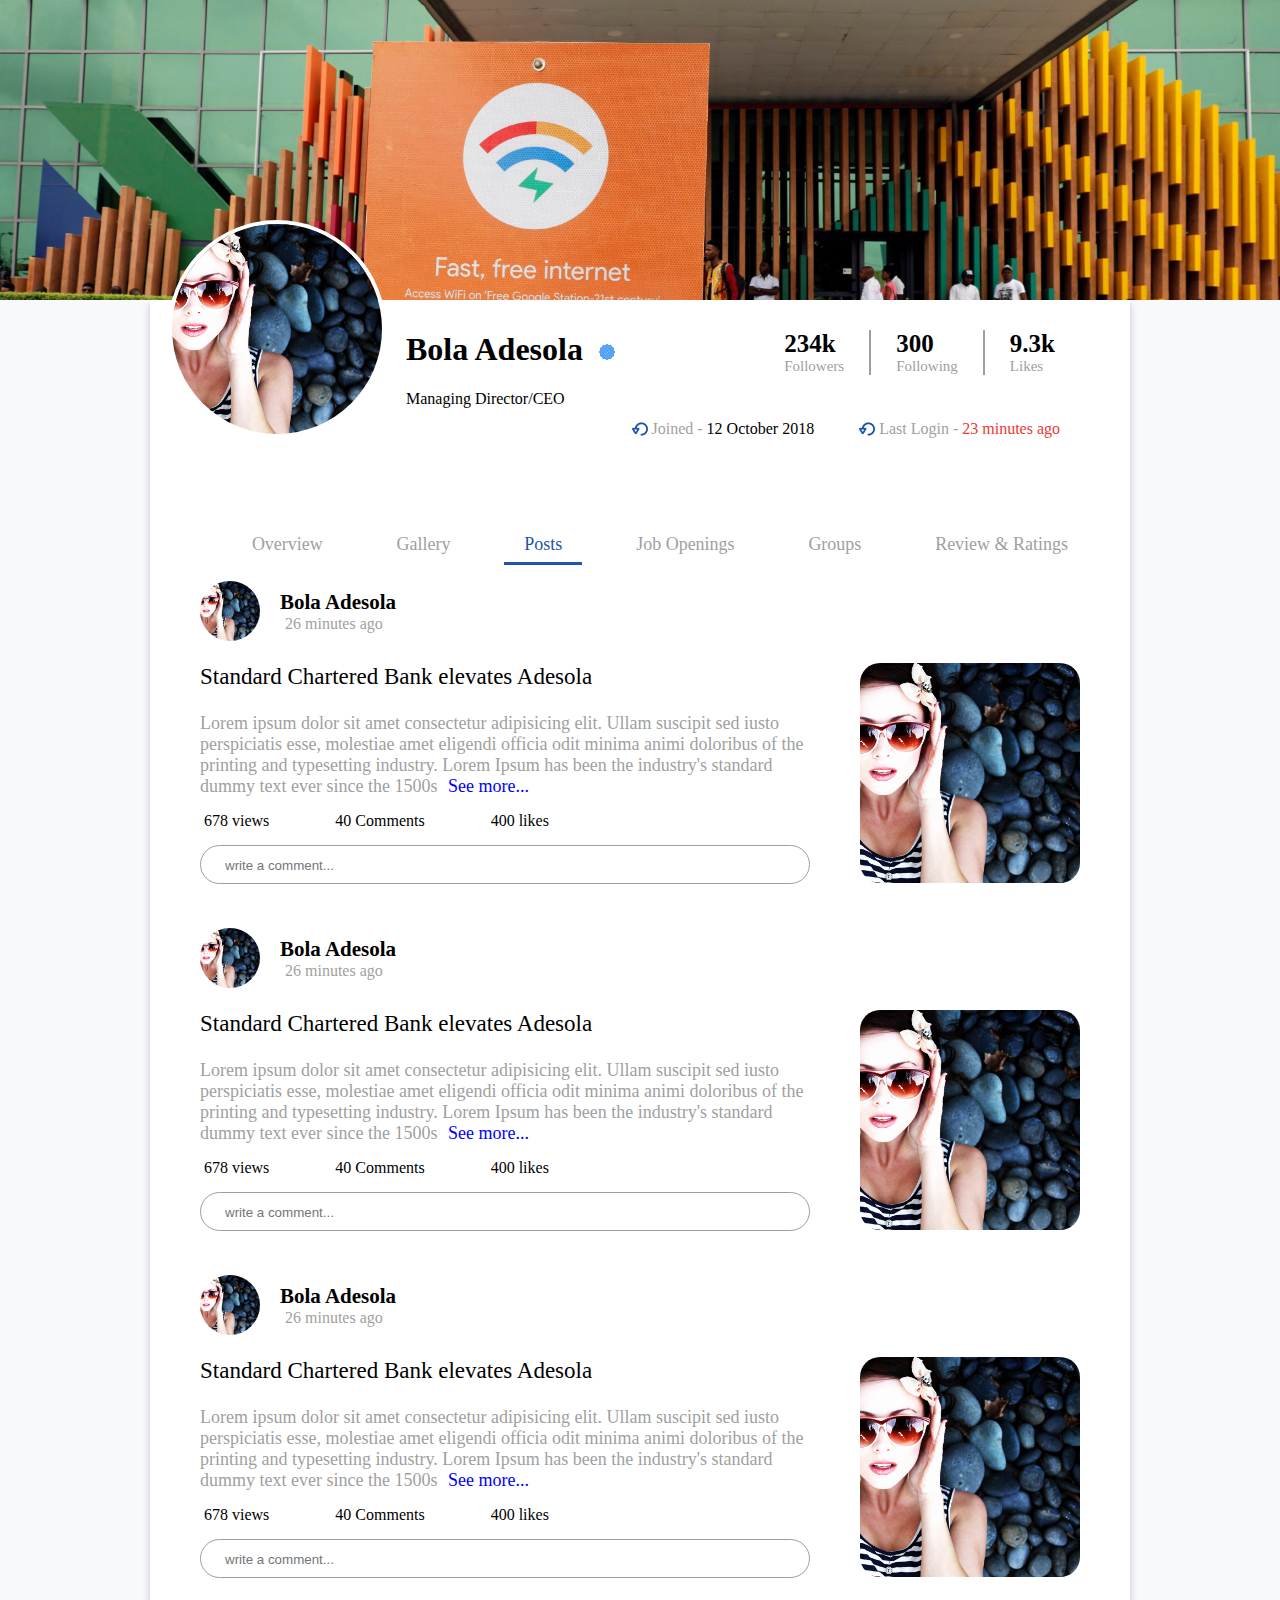
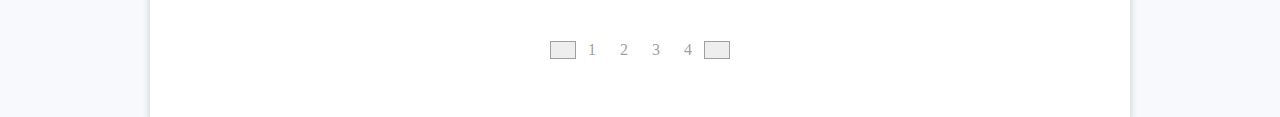
==== index.html @ 04f36766 "enabled gh-pages" ====
<!DOCTYPE html>
<html>
  <head>
    <meta charset="utf-8" />
    <meta http-equiv="X-UA-Compatible" content="IE=edge" />
    <title>Skill Connect</title>
    <meta name="viewport" content="width=device-width, initial-scale=1" />
    <link rel="stylesheet" type="text/css" media="screen" href="css/styles.css" />
    <link
      rel="stylesheet"
      href="https://use.fontawesome.com/releases/v5.8.2/css/all.css"
      integrity="sha384-oS3vJWv+0UjzBfQzYUhtDYW+Pj2yciDJxpsK1OYPAYjqT085Qq/1cq5FLXAZQ7Ay"
      crossorigin="anonymous"
    />
  </head>
  <body class="body">
    <!-- header -->
    <!-- cover session -->
    <div class="cover">
      <img src="assets/coverPhoto.png" class="coverPhoto" />
      <!-- <button class="followButton">Following</button> -->
    </div>
    <!-- card -->
    <div id="card">
      <div id="card-header">
        <div class="card-ppic">
          <img src="assets/girl.jpg" class="ppic" />
          <div class="card-label">
            <div>
              <h1>Bola Adesola &nbsp;</h1>
              <img src="assets/verified.png" class="icon-0" />
            </div>
            <span style="padding-top:0">Managing Director/CEO</span>
          </div>
        </div>
        <div class="followers">
          <div class="followerCount">
            <div class="count-1">
              <span id="countId">234k</span>
              <span id="countType">Followers</span>
            </div>
            <div class="count-2">
              <span id="countId">300</span>
              <span id="countType">Following</span>
            </div>
            <div class="count-3">
              <span id="countId">9.3k</span>
              <span id="countType">Likes</span>
            </div>
          </div>
          <div id="lastLoginContainer">
            <div>
              <img src="assets/lastSeen.png" />
              <span>&nbsp;Joined - <span style="color: #000;">12 October 2018</span></span>
            </div>
            <div>
              <img src="assets/lastSeen.png" />
              <span>&nbsp;Last Login - <span style="color:#ec3a33;">23 minutes ago</span></span>
            </div>
          </div>
        </div>
      </div>
      <!-- card-header end -->
      <div class="collapse navbar-collapse" id="main-nav">
        <ul class="navbar-nav mr-auto">
          <li class="nav-item">
            <a class="nav-link" href="#">Overview</a>
          </li>
          <li class="nav-item">
            <a class="nav-link" href="#">Gallery</a>
          </li>

          <li class="nav-item">
            <a
              class="nav-link"
              style="border-bottom: 3px solid #2055aa;
            color: #2055aa;"
              href="#"
              >Posts</a
            >
          </li>
          <li class="nav-item">
            <a class="nav-link" href="#">Job Openings</a>
          </li>
          <li class="nav-item">
            <a class="nav-link" href="#">Groups</a>
          </li>
          <li class="nav-item">
            <a class="nav-link" href="#">Review & Ratings</a>
          </li>
        </ul>
      </div>
      <!-- nav tab ends -->
      <!-- posts -->
      <div class="posts">
        <div class="post-header">
          <img alt="" src="assets/girl.jpg" class="post-avatar" />
          <div class="post-details">
            <span class="poster-name">Bola Adesola</span>
            <span class="post-time"
              ><i style="margin-right:5px" class="far fa-clock"></i>26 minutes ago</span
            >
          </div>
        </div>
        <div class="post">
          <div id="post">
            <p>Standard Chartered Bank elevates Adesola</p>
            <span class="post-headline">
              Lorem ipsum dolor sit amet consectetur adipisicing elit. Ullam suscipit sed iusto
              perspiciatis esse, molestiae amet eligendi officia odit minima animi doloribus of the
              printing and typesetting industry. Lorem Ipsum has been the industry's standard dummy
              text ever since the 1500s
              <a href="#" style="text-decoration: none;color:blue;padding-left: 6px">See more...</a>
            </span>
            <div class="reactions">
              <span class="reaction"><i class="fas fa-eye icon-1"></i> &nbsp;678 views</span>
              &nbsp;
              <span class="reaction"
                ><i class="far fa-comment-alt icon-2"></i> &nbsp;40 Comments</span
              >
              &nbsp;
              <span class="reaction"><i class="fas fa-heart icon-3"></i> &nbsp;400 likes</span>
            </div>
            <div class="comment">
              <i class="fas fa-camera icon-4"></i>
              <input placeholder="write a comment..." class="comment-bar" />
              <i class="far fa-smile icon-5"></i>
            </div>
          </div>
          <img src="assets/girl.jpg" class="featured-image" alt="" />
        </div>
      </div>
      <div class="posts">
        <div class="post-header">
          <img alt="" src="assets/girl.jpg" class="post-avatar" />
          <div class="post-details">
            <span class="poster-name">Bola Adesola</span>
            <span class="post-time"
              ><i style="margin-right:5px" class="far fa-clock"></i>26 minutes ago</span
            >
          </div>
        </div>
        <div class="post">
          <div id="post">
            <p>Standard Chartered Bank elevates Adesola</p>
            <span class="post-headline">
              Lorem ipsum dolor sit amet consectetur adipisicing elit. Ullam suscipit sed iusto
              perspiciatis esse, molestiae amet eligendi officia odit minima animi doloribus of the
              printing and typesetting industry. Lorem Ipsum has been the industry's standard dummy
              text ever since the 1500s
              <a href="#" style="text-decoration: none;color:blue;padding-left: 6px">See more...</a>
            </span>
            <div class="reactions">
              <span class="reaction"><i class="fas fa-eye icon-1"></i> &nbsp;678 views</span>
              &nbsp;
              <span class="reaction"
                ><i class="far fa-comment-alt icon-2"></i> &nbsp;40 Comments</span
              >
              &nbsp;
              <span class="reaction"><i class="fas fa-heart icon-3"></i> &nbsp;400 likes</span>
            </div>
            <div class="comment">
              <i class="fas fa-camera icon-4"></i>
              <input placeholder="write a comment..." class="comment-bar" />
              <i class="far fa-smile icon-5"></i>
            </div>
          </div>
          <img src="assets/girl.jpg" class="featured-image" alt="" />
        </div>
      </div>
      <div class="posts">
        <div class="post-header">
          <img alt="" src="assets/girl.jpg" class="post-avatar" />
          <div class="post-details">
            <span class="poster-name">Bola Adesola</span>
            <span class="post-time"
              ><i style="margin-right:5px" class="far fa-clock"></i>26 minutes ago</span
            >
          </div>
        </div>
        <div class="post">
          <div id="post">
            <p>Standard Chartered Bank elevates Adesola</p>
            <span class="post-headline">
              Lorem ipsum dolor sit amet consectetur adipisicing elit. Ullam suscipit sed iusto
              perspiciatis esse, molestiae amet eligendi officia odit minima animi doloribus of the
              printing and typesetting industry. Lorem Ipsum has been the industry's standard dummy
              text ever since the 1500s
              <a href="#" style="text-decoration: none;color:blue;padding-left: 6px">See more...</a>
            </span>
            <div class="reactions">
              <span class="reaction"><i class="fas fa-eye icon-1"></i> &nbsp;678 views</span>
              &nbsp;
              <span class="reaction"
                ><i class="far fa-comment-alt icon-2"></i> &nbsp;40 Comments</span
              >
              &nbsp;
              <span class="reaction"><i class="fas fa-heart icon-3"></i> &nbsp;400 likes</span>
            </div>
            <div class="comment">
              <i class="fas fa-camera icon-4"></i>
              <input placeholder="write a comment..." class="comment-bar" />
              <i class="far fa-smile icon-5"></i>
            </div>
          </div>
          <img src="assets/girl.jpg" class="featured-image" alt="" />
        </div>
      </div>
      <div class="pagination">
        <a><i class="fa fa-chevron-left"></i></a>
        <span>1</span>
        <span>2</span>
        <span>3</span>
        <span>4</span>
        <a><i class="fa fa-chevron-right"></i></a>
      </div>
      <!-- end of posts -->
    </div>
    <!-- card end -->
  </body>
</html>
---- css/styles.css ----
.body {
  margin: 0;
  font-family: 'Product Sans';
  background-color: #f7f9fc;
}
.cover {
  display: flex;
  flex-direction: column;
}
.coverPhoto {
  height: 300px;
  width: 100%;
  object-fit: cover;
}

#card {
  box-shadow: 0 4px 8px 0 rgba(0, 0, 0, 0.2);
  transition: 0.3s;
  margin: 0 150px;
  background-color: #fff;
  padding-bottom: 50px;
}
/* #card:hover {
  box-shadow: 0 8px 16px 0 rgba(0, 0, 0, 0.2);
} */
#card-header {
  display: flex;
  flex-direction: row;
  justify-content: space-between;
}
.card-ppic {
  display: flex;
  flex-direction: row;
  margin-left: 18px;
}
.card-label {
  margin-left: 20px;
  margin-top: 10px;
}
.card-label h1 {
  font-weight: bolder;
}
.card-label div {
  display: flex;
  justify-content: center;
  align-items: center;
  flex-direction: row;
}
.icon-0 {
  padding-top: 4px;
}
.ppic {
  border-radius: 50%;
  position: relative;
  border: 4px solid #fff;
  top: -80px;
  height: 210px;
  width: 210px;
  object-fit: cover;
}
.followers {
  margin-right: 25px;
}
.followerCount {
  display: flex;
  flex-direction: row;
  justify-content: flex-end;
  margin-right: 25px;
  margin-top: 30px;
}
.count-1,
.count-2,
.count-3 {
  display: flex;
  flex-direction: column;
  margin-right: 25px;
}
.count-1,
.count-2 {
  margin-right: 25px;
  border-right: 2px solid #9f9f9f;
  padding-right: 25px;
}
#countType {
  color: #9f9f9f;
  font-size: 15px;
}

#countId {
  font-weight: bolder;
  font-size: 25px;
}
#lastLoginContainer {
  position: relative;
  top: 45px;
  right: 45px;
  display: flex;
  flex-direction: row;
}
#lastLoginContainer div {
  margin-left: 45px;
  color: #9f9f9f;
  display: flex;
  align-items: center;
  flex-direction: row;
}
#main-nav {
  margin: 0 25px;
}
.navbar-nav {
  display: flex;
  justify-content: space-around;
  flex-direction: row;
}
.nav-item {
  list-style: none;
}
.nav-item a {
  text-decoration: none;
  color: #9f9f9f;
  padding: 0 20px;
  padding-bottom: 8px;
  font-size: 18px;
}
#main-nav li a:hover {
  border-bottom: 4px solid #2055aa;
  color: #2055aa;
  border-radius: 2px;
}
.posts {
  margin: 4px 50px;
  padding-top: 10px;
  padding-bottom: 30px;
}
.post-header {
  display: flex;
  flex-direction: row;
  justify-content: flex-start;
  align-items: center;
}
.post-avatar {
  height: 60px;
  width: 60px;
  border-radius: 50%;
}
.post-details {
  display: flex;
  flex-direction: column;
  margin-left: 20px;
}
.poster-name {
  font-size: 21px;
  font-weight: bolder;
  color: #000;
}
.post-time {
  color: #9f9f9f;
}
.post {
  display: flex;
  flex-direction: row;
  justify-content: space-between;
  align-items: center;
}
#post {
  flex: 1;
}
#post p {
  font-size: 23px;
  color: #000;
}
.post-headline {
  color: #9f9f9f;
  font-size: 18px;
}
.reactions {
  margin-top: 15px;
}
.reaction {
  margin-right: 50px;
}
.icon-1,
.icon-2 {
  color: #085308;
}
.icon-3 {
  color: #f05228;
}
.featured-image {
  border-radius: 20px;
  height: 220px;
  margin-top: 20px;
  margin-left: 50px;
}
.comment {
  margin-top: 15px;
  border: 1px solid #9f9f9f;
  border-radius: 20px;
  padding: 8px;
}
.icon-4 {
  margin-left: 10px;
  font-size: 18px;
}
.icon-5 {
  float: right;
  margin-right: 10px;
  color: #9f9f9f;
  font-size: 21px;
}
.comment-bar {
  border: none;
  margin-left: 4px;
  width: 80%;
}
.comment:focus-within {
  border: 1.6px solid #1e81ce;
}
.pagination {
  margin-top: 25px;
  display: flex;
  flex-direction: row;
  justify-content: center;
  align-items: center;
}
.pagination a,
.pagination span {
  padding: 8px 12px;
  box-sizing: border-box;
  color: #9f9f9f;
  border: 1px solid #9f9f9f;
  background-color: #eee;
}
.pagination a:hover {
  background-color: #236df8;
  color: #fff;
  border: none;
}
.pagination span {
  border: none;
  background-color: transparent;
}
.pagination span:hover {
  background-color: #236df8;
  color: #fff;
}
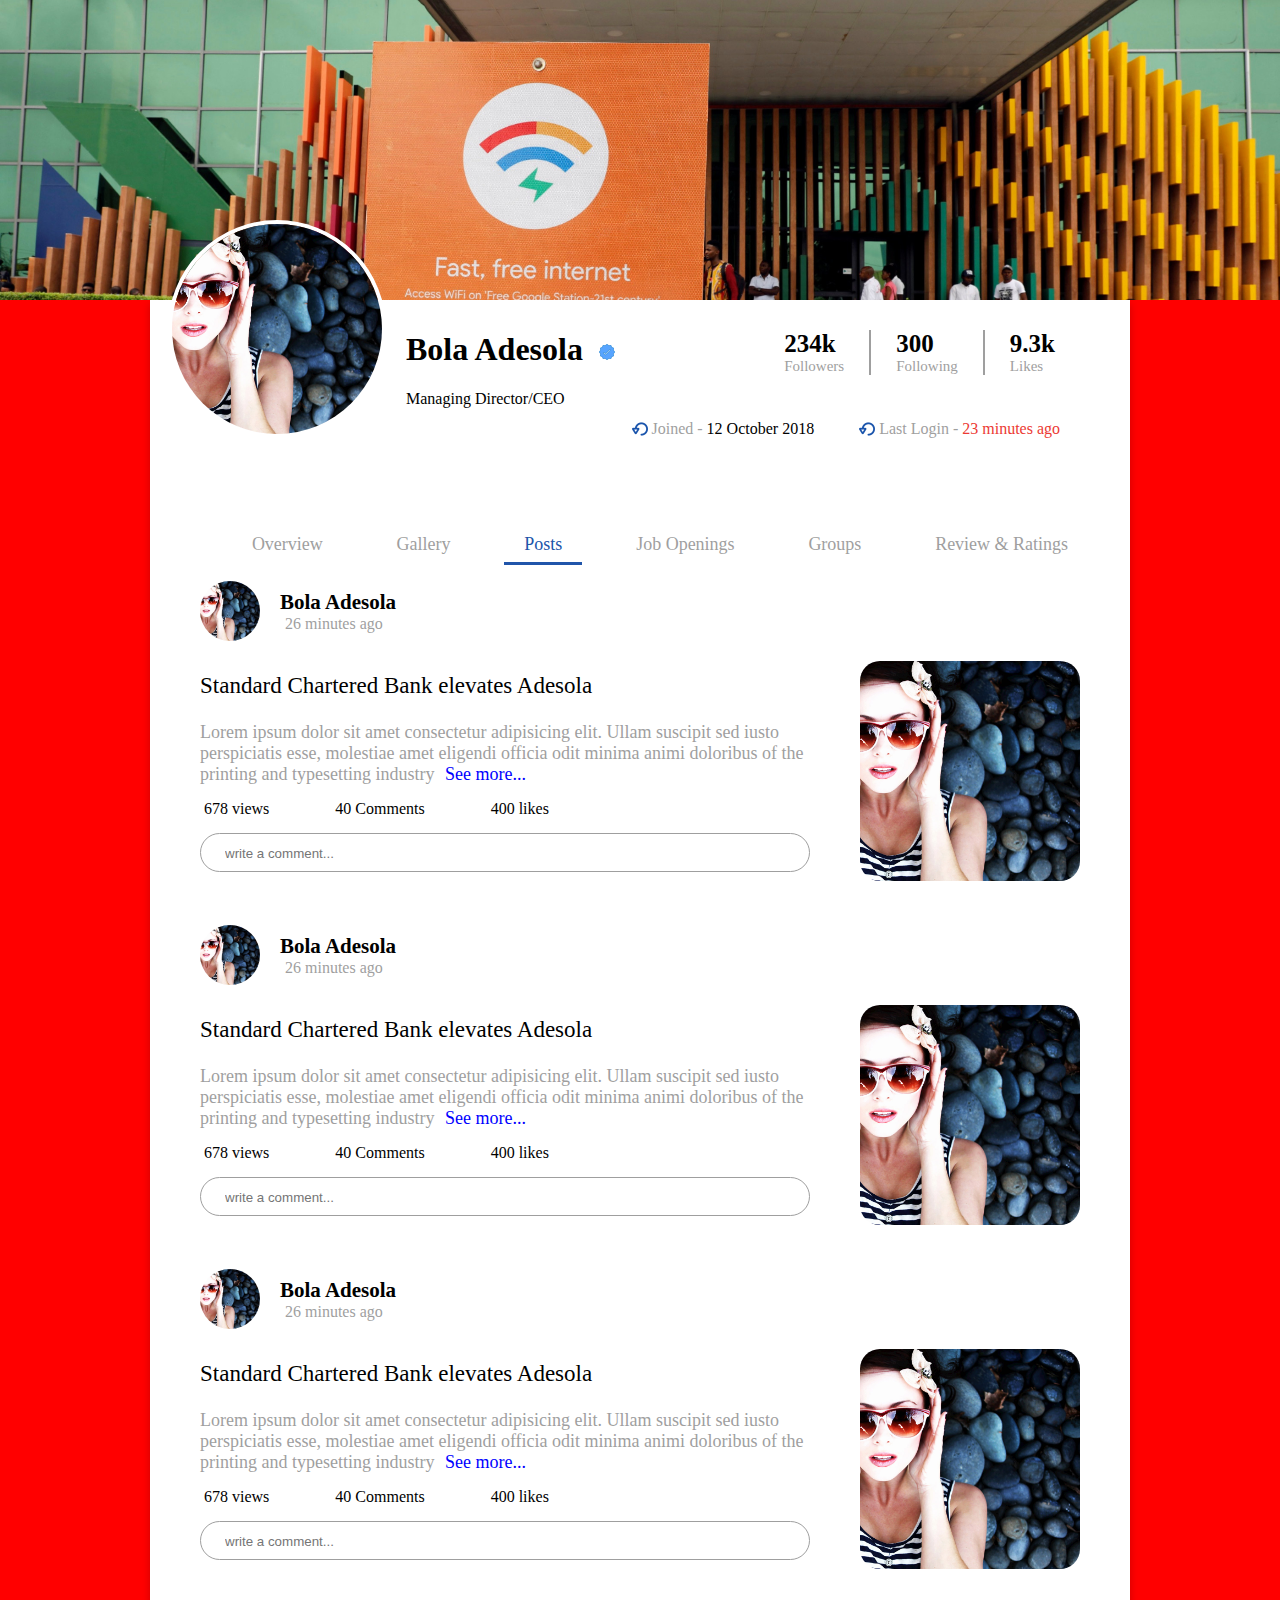
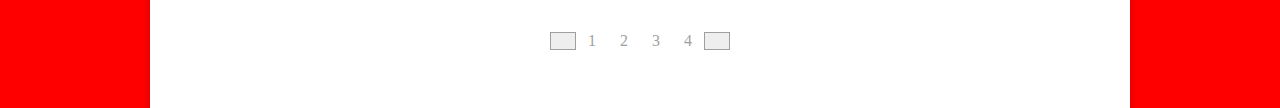
==== commit ae296a29: "#Fixed responsiveness" ====
--- a/index.html
+++ b/index.html
@@ -30,7 +30,7 @@
               <h1>Bola Adesola &nbsp;</h1>
               <img src="assets/verified.png" class="icon-0" />
             </div>
-            <span style="padding-top:0">Managing Director/CEO</span>
+            <span>Managing Director/CEO</span>
           </div>
         </div>
         <div class="followers">
@@ -108,8 +108,7 @@
             <span class="post-headline">
               Lorem ipsum dolor sit amet consectetur adipisicing elit. Ullam suscipit sed iusto
               perspiciatis esse, molestiae amet eligendi officia odit minima animi doloribus of the
-              printing and typesetting industry. Lorem Ipsum has been the industry's standard dummy
-              text ever since the 1500s
+              printing and typesetting industry
               <a href="#" style="text-decoration: none;color:blue;padding-left: 6px">See more...</a>
             </span>
             <div class="reactions">
@@ -146,8 +145,7 @@
             <span class="post-headline">
               Lorem ipsum dolor sit amet consectetur adipisicing elit. Ullam suscipit sed iusto
               perspiciatis esse, molestiae amet eligendi officia odit minima animi doloribus of the
-              printing and typesetting industry. Lorem Ipsum has been the industry's standard dummy
-              text ever since the 1500s
+              printing and typesetting industry
               <a href="#" style="text-decoration: none;color:blue;padding-left: 6px">See more...</a>
             </span>
             <div class="reactions">
@@ -184,8 +182,7 @@
             <span class="post-headline">
               Lorem ipsum dolor sit amet consectetur adipisicing elit. Ullam suscipit sed iusto
               perspiciatis esse, molestiae amet eligendi officia odit minima animi doloribus of the
-              printing and typesetting industry. Lorem Ipsum has been the industry's standard dummy
-              text ever since the 1500s
+              printing and typesetting industry
               <a href="#" style="text-decoration: none;color:blue;padding-left: 6px">See more...</a>
             </span>
             <div class="reactions">
--- a/css/styles.css
+++ b/css/styles.css
@@ -244,3 +244,200 @@
   background-color: #236df8;
   color: #fff;
 }
+
+/* media querries */
+@media (max-width: 768px) {
+  .cover {
+    display: flex;
+    flex-direction: column;
+  }
+  .coverPhoto {
+    height: 200px;
+    width: 100%;
+    object-fit: cover;
+  }
+
+  #card {
+    transition: 0.3s;
+    margin: 0 15px;
+    background-color: #fff;
+    padding-bottom: 50px;
+  }
+
+  #card-header {
+    display: flex;
+    flex-direction: column;
+  }
+  .card-ppic {
+    display: flex;
+    flex-direction: row;
+    margin-left: 18px;
+  }
+  .card-label {
+    margin-left: 2%;
+    margin-top: 0;
+  }
+  .card-label h1 {
+    font-weight: bolder;
+    font-size: 23px;
+  }
+  .card-label div {
+    display: flex;
+    justify-content: flex-start;
+    align-items: center;
+    flex-direction: row;
+  }
+  .card-label span {
+    font-size: 14px;
+  }
+  .icon-0 {
+    padding-top: 4px;
+  }
+  .ppic {
+    border-radius: 50%;
+    position: relative;
+    border: 4px solid #fff;
+    top: -40px;
+    height: 100%;
+    width: 30%;
+    object-fit: cover;
+  }
+  .followers {
+    margin: 0 4px;
+  }
+  .followerCount {
+    margin: 0;
+    justify-content: center;
+    align-items: center;
+  }
+  .count-1,
+  .count-2,
+  .count-3 {
+    display: flex;
+    flex-direction: column;
+    margin-right: 0px;
+  }
+  .count-1,
+  .count-2 {
+    margin-right: 25px;
+    border-right: 2px solid #9f9f9f;
+    padding-right: 25px;
+  }
+  #countType {
+    color: #9f9f9f;
+    font-size: 14px;
+  }
+
+  #countId {
+    font-weight: bolder;
+    font-size: 23px;
+  }
+  #lastLoginContainer {
+    position: relative;
+    top: 10px;
+    right: 30px;
+    display: flex;
+    flex-direction: column;
+    justify-content: flex-start;
+    font-size: 14px;
+  }
+  #lastLoginContainer div {
+    margin-bottom: 4px;
+  }
+  #main-nav {
+    margin-top: 25px;
+    overflow-x: scroll;
+    display: none;
+  }
+  .navbar-nav {
+    display: flex;
+    justify-content: space-around;
+    flex-direction: row;
+  }
+  .nav-item a {
+    text-decoration: none;
+    color: #9f9f9f;
+    padding: 0 20px;
+    padding-bottom: 0px;
+    font-size: 14px;
+  }
+  #main-nav li a:active {
+    border-bottom: 0;
+    color: #2055aa;
+  }
+  .posts {
+    margin: 12px;
+    padding-top: 10px;
+    padding-bottom: 30px;
+  }
+  .post-header {
+    display: flex;
+    flex-direction: row;
+    justify-content: flex-start;
+    align-items: center;
+  }
+  .post-avatar {
+    height: 40px;
+    width: 40px;
+    border-radius: 50%;
+  }
+  .post-details {
+    display: flex;
+    flex-direction: column;
+    margin-left: 2%;
+  }
+  .poster-name {
+    font-size: 16px;
+    font-weight: bolder;
+    color: #000;
+  }
+  .post-time {
+    color: #9f9f9f;
+    font-size: 14px;
+  }
+  .post {
+    flex-direction: column-reverse;
+  }
+  #post {
+    flex: 1;
+  }
+  #post p {
+    font-size: 17px;
+    color: #000;
+  }
+  .post-headline {
+    color: #9f9f9f;
+    font-size: 15px;
+  }
+  .reactions {
+    margin-top: 4px;
+  }
+  .reaction {
+    margin-right: 4px;
+    font-size: 14px;
+  }
+
+  .featured-image {
+    border-radius: 2px;
+    height: 180px;
+    width: 100%;
+    object-fit: cover;
+    margin: 10px;
+  }
+  .comment {
+    border-radius: 20px;
+    padding: 4px;
+  }
+}
+
+@media (min-width: 500px) {
+  .body {
+    background-color: green;
+  }
+}
+
+@media (min-width: 966px) {
+  .body {
+    background-color: red;
+  }
+}
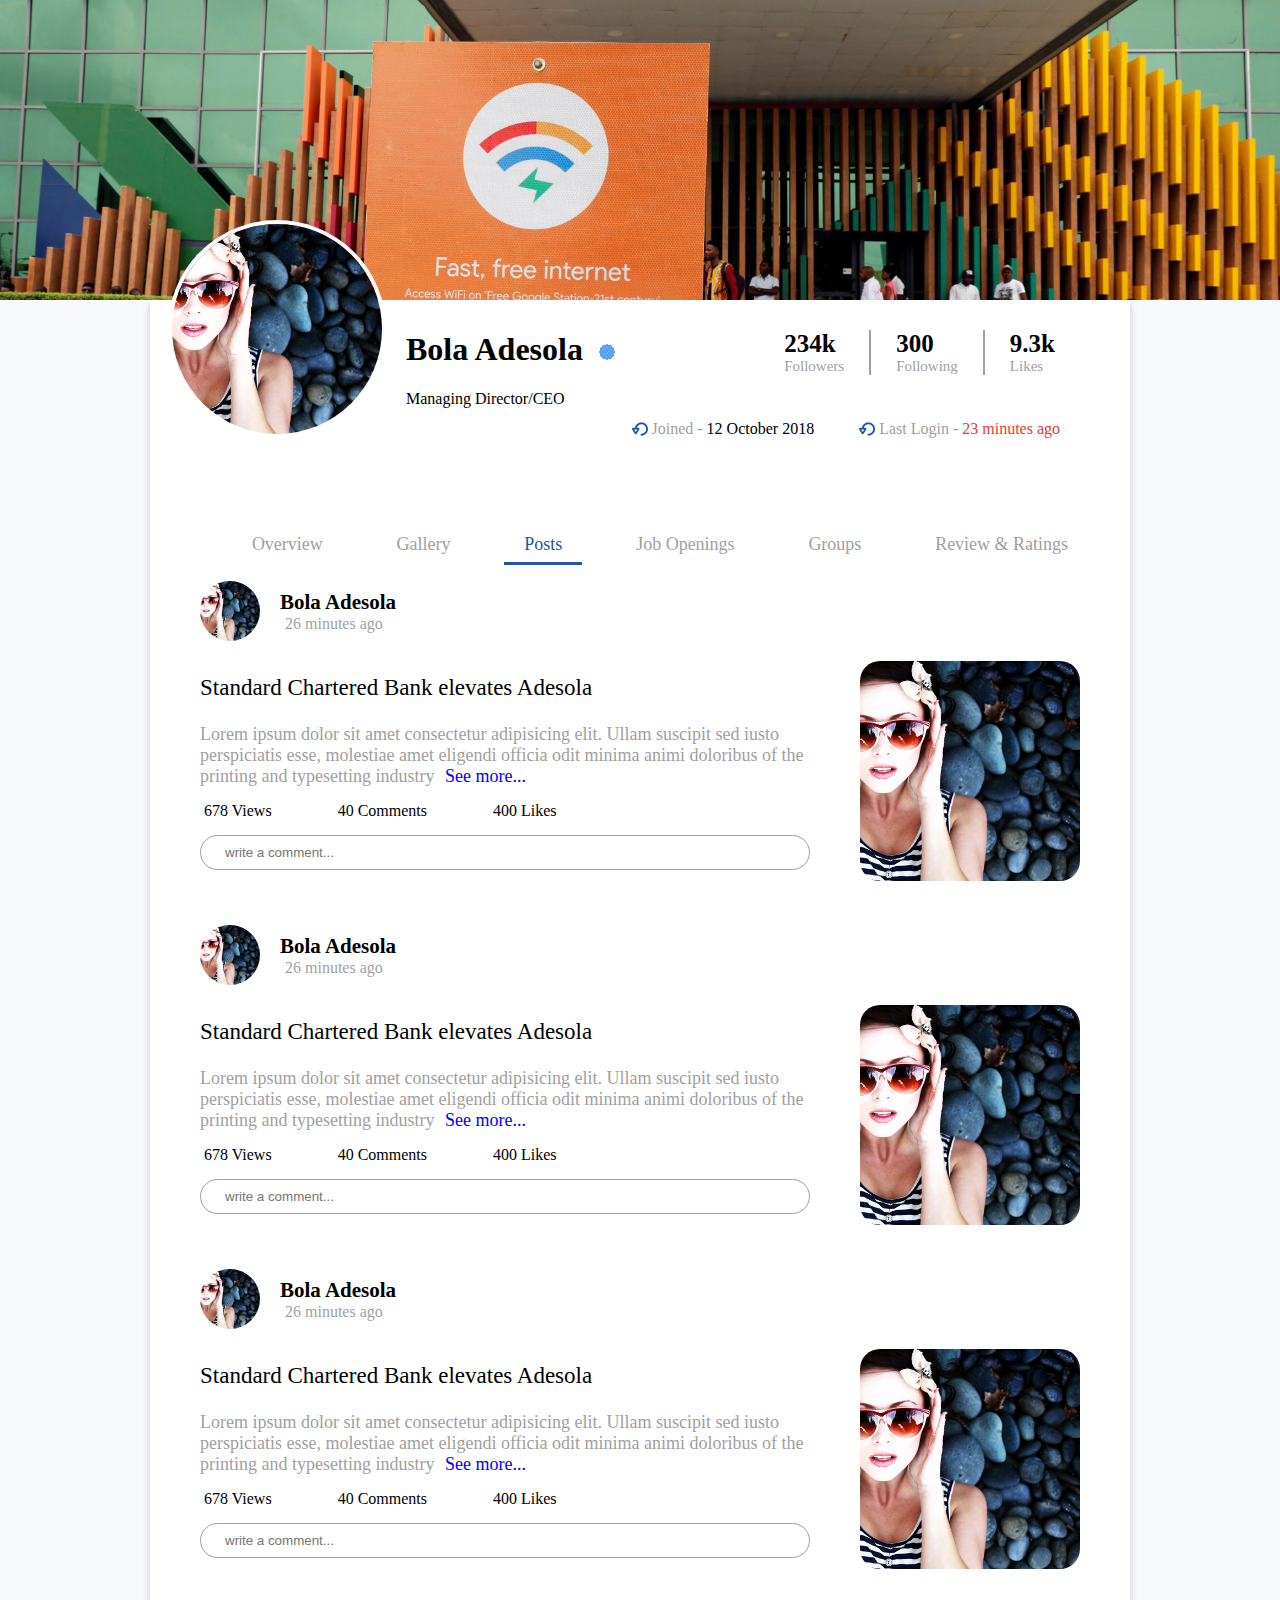
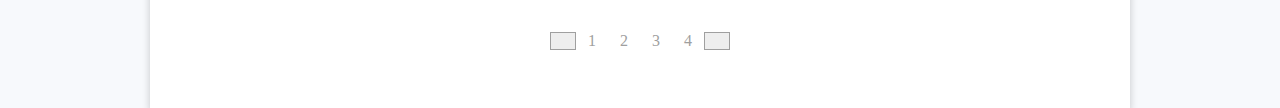
==== commit 2b32b398: "#Fixed responsiveness" ====
--- a/index.html
+++ b/index.html
@@ -112,13 +112,17 @@
               <a href="#" style="text-decoration: none;color:blue;padding-left: 6px">See more...</a>
             </span>
             <div class="reactions">
-              <span class="reaction"><i class="fas fa-eye icon-1"></i> &nbsp;678 views</span>
-              &nbsp;
-              <span class="reaction"
-                ><i class="far fa-comment-alt icon-2"></i> &nbsp;40 Comments</span
-              >
-              &nbsp;
-              <span class="reaction"><i class="fas fa-heart icon-3"></i> &nbsp;400 likes</span>
+              <span class="reaction"
+                ><i class="fas fa-eye icon-1"></i> &nbsp;678 <span>Views</span></span
+              >
+              &nbsp;
+              <span class="reaction"
+                ><i class="far fa-comment-alt icon-2"></i> &nbsp;40 <span>Comments</span></span
+              >
+              &nbsp;
+              <span class="reaction"
+                ><i class="fas fa-heart icon-3"></i> &nbsp;400 <span>Likes</span></span
+              >
             </div>
             <div class="comment">
               <i class="fas fa-camera icon-4"></i>
@@ -149,13 +153,17 @@
               <a href="#" style="text-decoration: none;color:blue;padding-left: 6px">See more...</a>
             </span>
             <div class="reactions">
-              <span class="reaction"><i class="fas fa-eye icon-1"></i> &nbsp;678 views</span>
-              &nbsp;
-              <span class="reaction"
-                ><i class="far fa-comment-alt icon-2"></i> &nbsp;40 Comments</span
-              >
-              &nbsp;
-              <span class="reaction"><i class="fas fa-heart icon-3"></i> &nbsp;400 likes</span>
+              <span class="reaction"
+                ><i class="fas fa-eye icon-1"></i> &nbsp;678 <span>Views</span></span
+              >
+              &nbsp;
+              <span class="reaction"
+                ><i class="far fa-comment-alt icon-2"></i> &nbsp;40 <span>Comments</span></span
+              >
+              &nbsp;
+              <span class="reaction"
+                ><i class="fas fa-heart icon-3"></i> &nbsp;400 <span>Likes</span></span
+              >
             </div>
             <div class="comment">
               <i class="fas fa-camera icon-4"></i>
@@ -186,18 +194,23 @@
               <a href="#" style="text-decoration: none;color:blue;padding-left: 6px">See more...</a>
             </span>
             <div class="reactions">
-              <span class="reaction"><i class="fas fa-eye icon-1"></i> &nbsp;678 views</span>
-              &nbsp;
-              <span class="reaction"
-                ><i class="far fa-comment-alt icon-2"></i> &nbsp;40 Comments</span
-              >
-              &nbsp;
-              <span class="reaction"><i class="fas fa-heart icon-3"></i> &nbsp;400 likes</span>
+              <span class="reaction"
+                ><i class="fas fa-eye icon-1"></i> &nbsp;678 <span>Views</span></span
+              >
+              &nbsp;
+              <span class="reaction"
+                ><i class="far fa-comment-alt icon-2"></i> &nbsp;40 <span>Comments</span></span
+              >
+              &nbsp;
+              <span class="reaction"
+                ><i class="fas fa-heart icon-3"></i> &nbsp;400 <span>Likes</span></span
+              >
             </div>
             <div class="comment">
               <i class="fas fa-camera icon-4"></i>
               <input placeholder="write a comment..." class="comment-bar" />
               <i class="far fa-smile icon-5"></i>
+              <!-- <img src="assets/lastSeen.png" class="icon-5" /> -->
             </div>
           </div>
           <img src="assets/girl.jpg" class="featured-image" alt="" />
--- a/css/styles.css
+++ b/css/styles.css
@@ -179,6 +179,7 @@
 .reaction {
   margin-right: 50px;
 }
+
 .icon-1,
 .icon-2 {
   color: #085308;
@@ -197,21 +198,21 @@
   border: 1px solid #9f9f9f;
   border-radius: 20px;
   padding: 8px;
+  display: flex;
 }
 .icon-4 {
   margin-left: 10px;
   font-size: 18px;
 }
 .icon-5 {
-  float: right;
   margin-right: 10px;
   color: #9f9f9f;
   font-size: 21px;
 }
 .comment-bar {
   border: none;
+  flex: 1;
   margin-left: 4px;
-  width: 80%;
 }
 .comment:focus-within {
   border: 1.6px solid #1e81ce;
@@ -245,7 +246,7 @@
   color: #fff;
 }
 
-/* media querries */
+/* media querries                           */
 @media (max-width: 768px) {
   .cover {
     display: flex;
@@ -319,18 +320,18 @@
   }
   .count-1,
   .count-2 {
-    margin-right: 25px;
+    margin-right: 15px;
     border-right: 2px solid #9f9f9f;
-    padding-right: 25px;
+    padding-right: 15px;
   }
   #countType {
     color: #9f9f9f;
-    font-size: 14px;
+    font-size: 13px;
   }
 
   #countId {
     font-weight: bolder;
-    font-size: 23px;
+    font-size: 22px;
   }
   #lastLoginContainer {
     position: relative;
@@ -411,12 +412,17 @@
   }
   .reactions {
     margin-top: 4px;
+    display: flex;
+    flex-direction: row;
+    justify-content: space-around;
   }
   .reaction {
     margin-right: 4px;
     font-size: 14px;
   }
-
+  .reaction span {
+    display: none;
+  }
   .featured-image {
     border-radius: 2px;
     height: 180px;
@@ -428,16 +434,17 @@
     border-radius: 20px;
     padding: 4px;
   }
+  .comment-bar {
+    outline: none;
+  }
 }
 
 @media (min-width: 500px) {
   .body {
-    background-color: green;
   }
 }
 
 @media (min-width: 966px) {
   .body {
-    background-color: red;
-  }
-}
+  }
+}
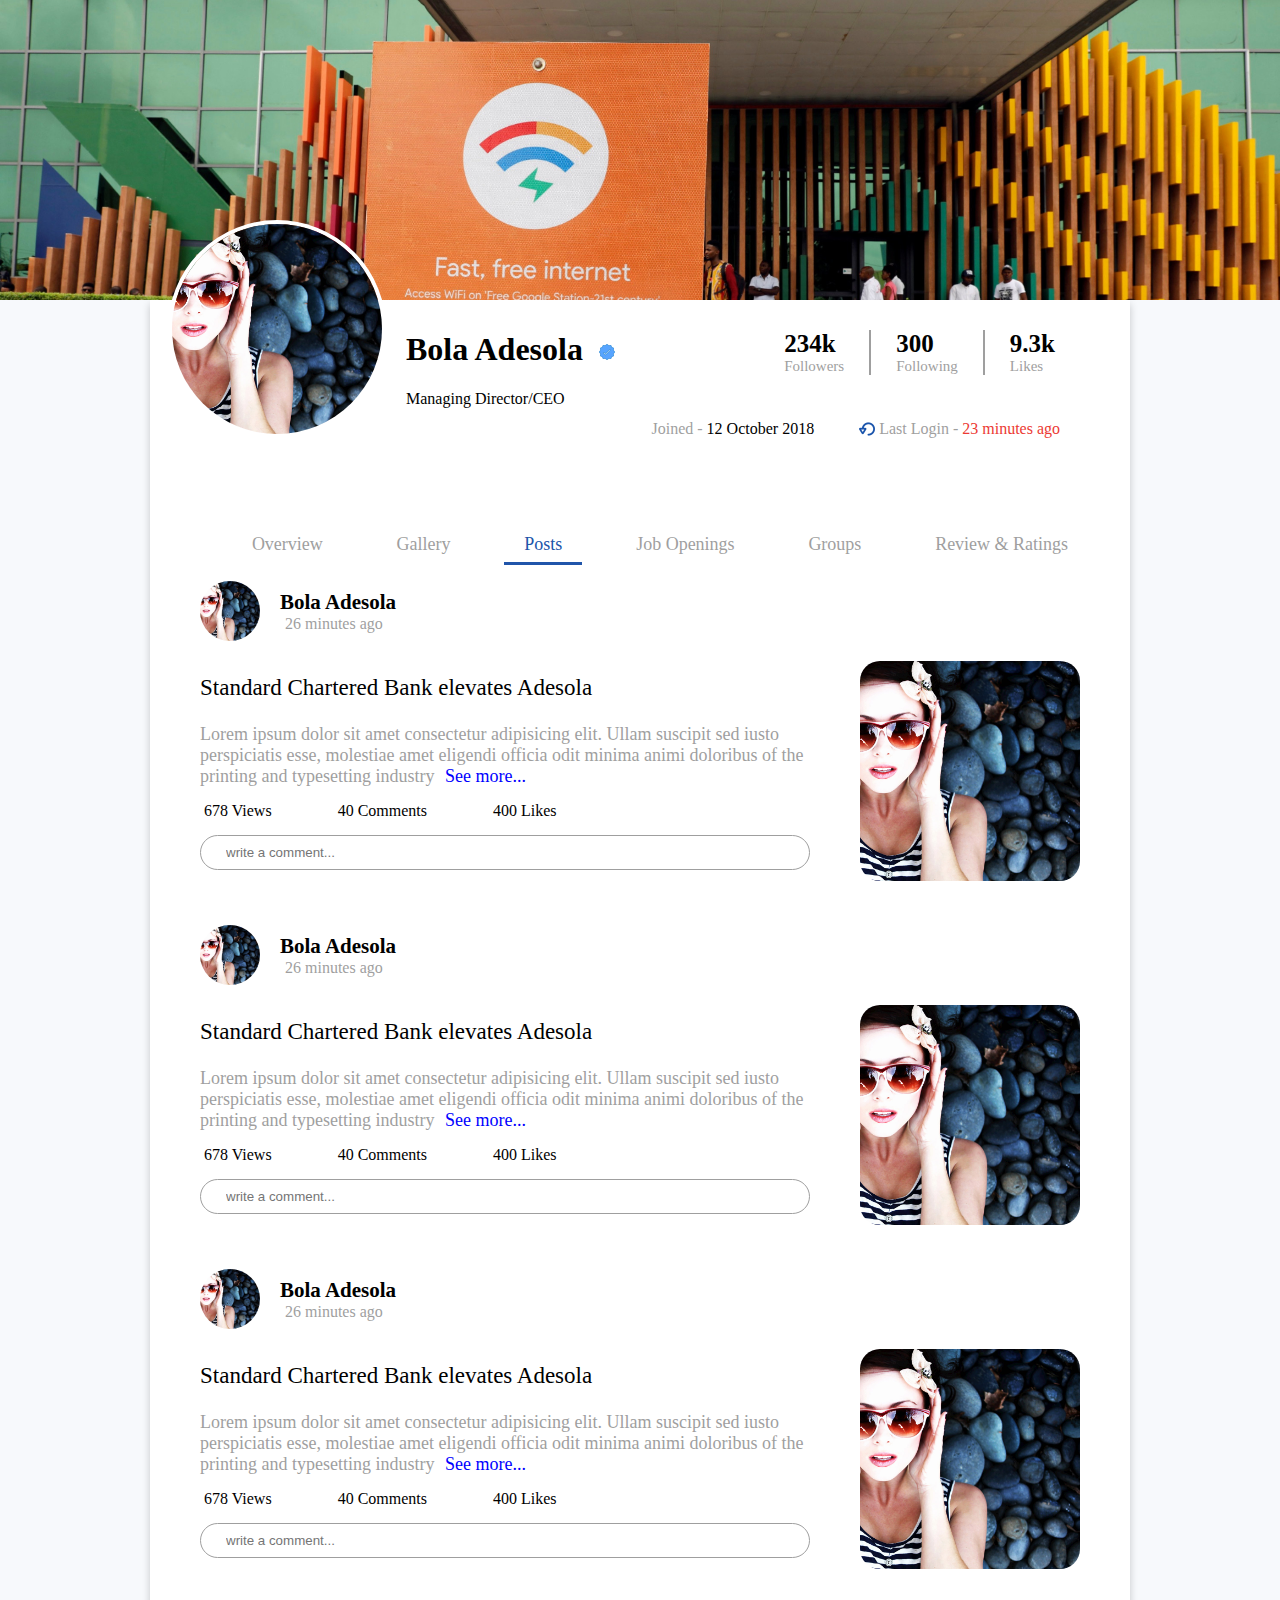
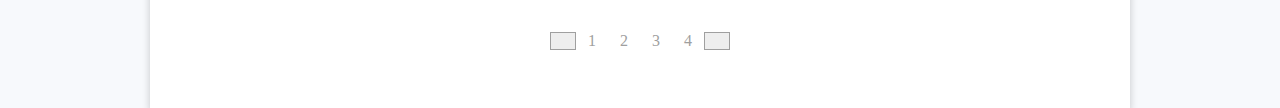
==== commit 6cd22c0d: "#Fixed responsiveness" ====
--- a/index.html
+++ b/index.html
@@ -50,8 +50,9 @@
           </div>
           <div id="lastLoginContainer">
             <div>
-              <img src="assets/lastSeen.png" />
-              <span>&nbsp;Joined - <span style="color: #000;">12 October 2018</span></span>
+              <!-- <img src="assets/lastSeen.png" /> -->
+              <i class="fa fa-calendar-alt icon-00"></i>
+              <span>&nbsp;&nbsp;Joined - <span style="color: #000;">12 October 2018</span></span>
             </div>
             <div>
               <img src="assets/lastSeen.png" />
--- a/css/styles.css
+++ b/css/styles.css
@@ -179,7 +179,9 @@
 .reaction {
   margin-right: 50px;
 }
-
+.icon-00 {
+  color: #2055aa;
+}
 .icon-1,
 .icon-2 {
   color: #085308;
@@ -212,7 +214,7 @@
 .comment-bar {
   border: none;
   flex: 1;
-  margin-left: 4px;
+  margin: auto 5px;
 }
 .comment:focus-within {
   border: 1.6px solid #1e81ce;
@@ -439,12 +441,64 @@
   }
 }
 
-@media (min-width: 500px) {
-  .body {
-  }
-}
-
-@media (min-width: 966px) {
-  .body {
-  }
-}
+@media screen and (min-width: 768px) and (max-width: 1200px) {
+  #card {
+    box-shadow: 0 4px 8px 0 rgba(0, 0, 0, 0.2);
+    transition: 0.3s;
+    margin: 0 15px;
+    background-color: #fff;
+    padding-bottom: 50px;
+  }
+  .nav-item a {
+    padding: 0 10px;
+    font-size: 16px;
+  }
+
+  .followers {
+    margin-right: 15px;
+  }
+  .followerCount {
+    display: flex;
+    flex-direction: row;
+    justify-content: flex-end;
+    margin-right: 25px;
+    margin-top: 30px;
+  }
+  .count-1,
+  .count-2,
+  .count-3 {
+    margin-right: 15px;
+  }
+  .count-1,
+  .count-2 {
+    margin-right: 15px;
+    padding-right: 15px;
+  }
+  #countType {
+    font-size: 14px;
+  }
+  .card-label {
+    margin-left: 2%;
+    margin-top: 0px;
+  }
+  .card-label h1 {
+    font-size: 20px;
+  }
+  #countId {
+    font-size: 20px;
+  }
+  #lastLoginContainer {
+    top: 45px;
+    right: 5px;
+  }
+  #lastLoginContainer div {
+    margin-right: 5px;
+    color: #9f9f9f;
+    display: flex;
+    align-items: center;
+    flex-direction: row;
+  }
+  #lastLoginContainer div span {
+    font-size: 15px;
+  }
+}
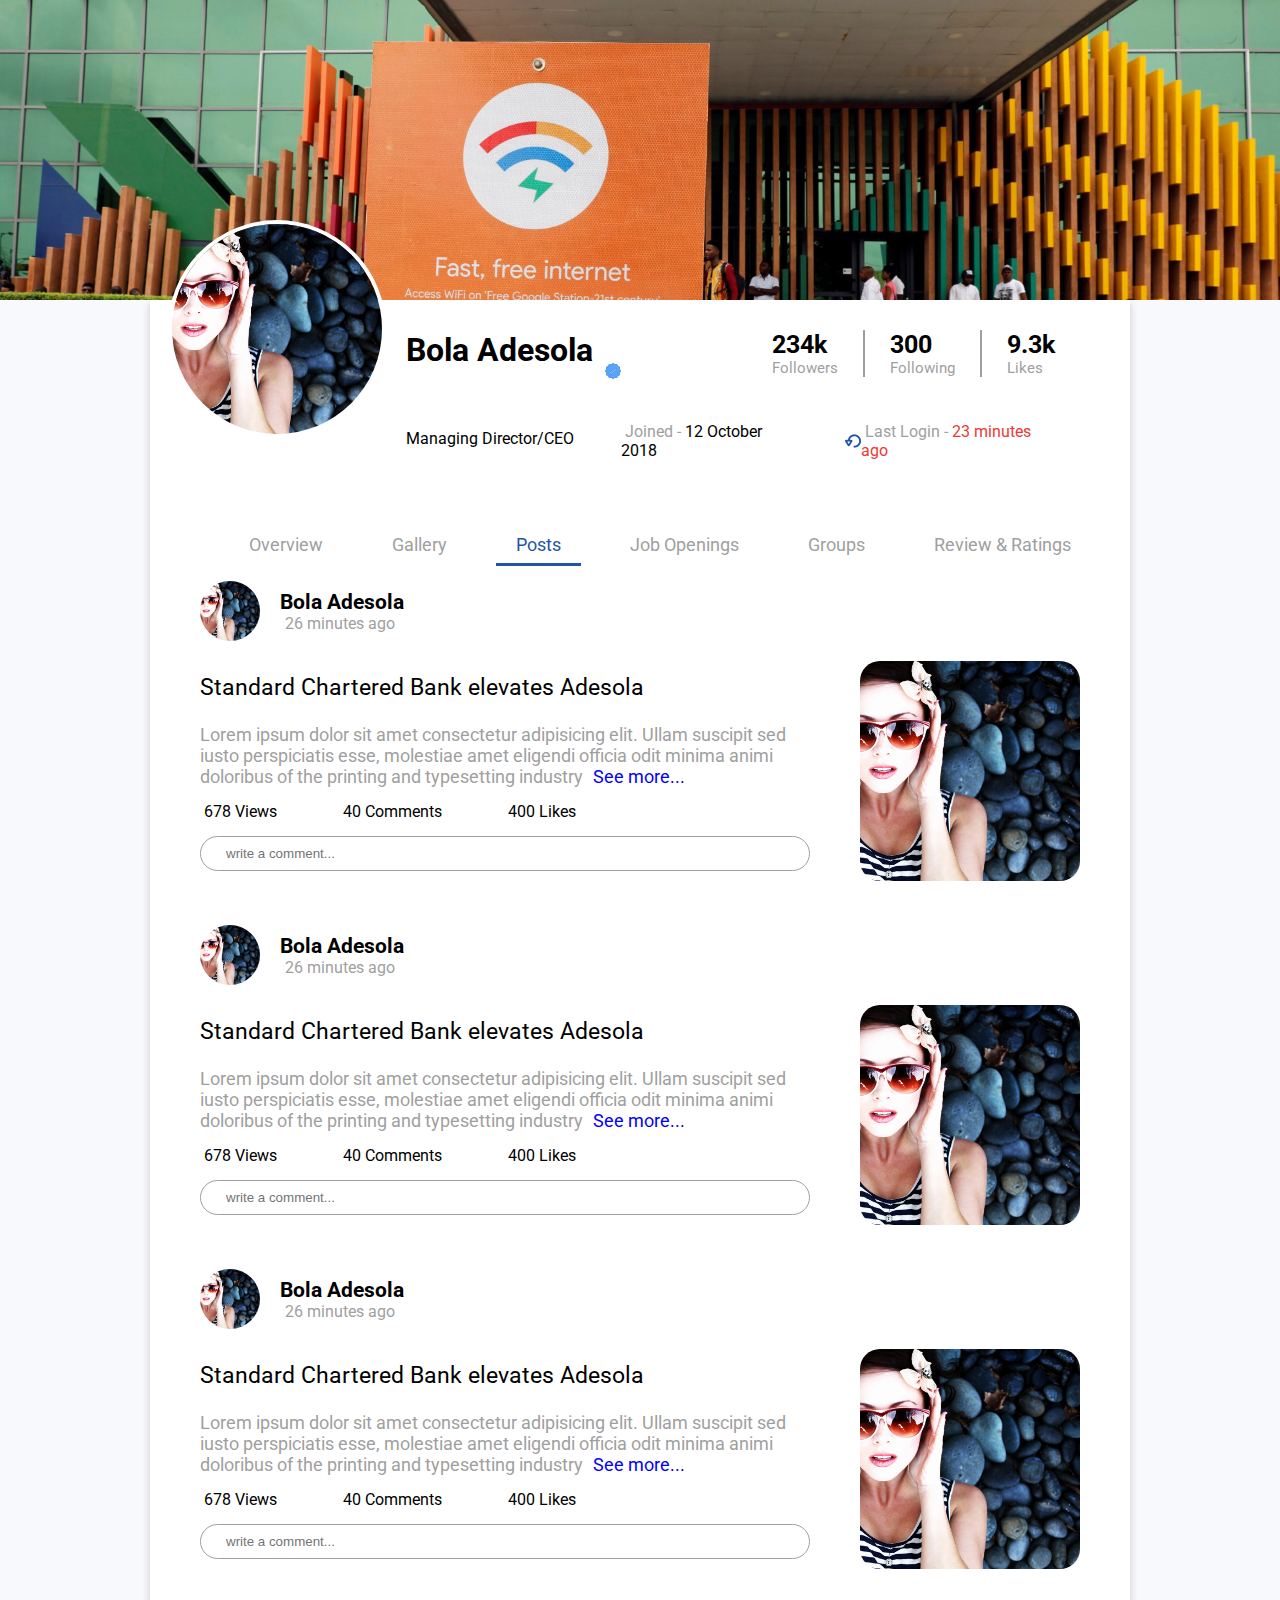
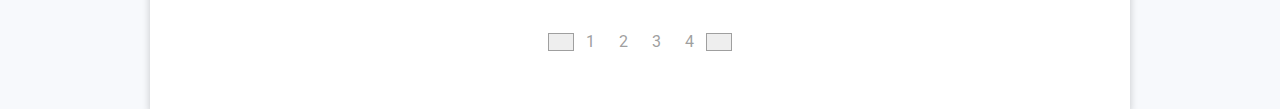
==== commit eb41e8a0: "#Fixed Header" ====
--- a/index.html
+++ b/index.html
@@ -12,6 +12,7 @@
       integrity="sha384-oS3vJWv+0UjzBfQzYUhtDYW+Pj2yciDJxpsK1OYPAYjqT085Qq/1cq5FLXAZQ7Ay"
       crossorigin="anonymous"
     />
+    <link href="https://fonts.googleapis.com/css?family=Roboto&display=swap" rel="stylesheet" />
   </head>
   <body class="body">
     <!-- header -->
@@ -52,7 +53,7 @@
             <div>
               <!-- <img src="assets/lastSeen.png" /> -->
               <i class="fa fa-calendar-alt icon-00"></i>
-              <span>&nbsp;&nbsp;Joined - <span style="color: #000;">12 October 2018</span></span>
+              <span>&nbsp;Joined - <span style="color: #000;">12 October 2018</span></span>
             </div>
             <div>
               <img src="assets/lastSeen.png" />
--- a/css/styles.css
+++ b/css/styles.css
@@ -1,6 +1,6 @@
 .body {
   margin: 0;
-  font-family: 'Product Sans';
+  font-family: 'Roboto', sans-serif;
   background-color: #f7f9fc;
 }
 .cover {
@@ -262,7 +262,7 @@
 
   #card {
     transition: 0.3s;
-    margin: 0 15px;
+    margin: 0px;
     background-color: #fff;
     padding-bottom: 50px;
   }
@@ -306,10 +306,12 @@
     object-fit: cover;
   }
   .followers {
-    margin: 0 4px;
-  }
+    padding: 0;
+  }
+
   .followerCount {
-    margin: 0;
+    margin: 10px auto;
+
     justify-content: center;
     align-items: center;
   }
@@ -328,45 +330,50 @@
   }
   #countType {
     color: #9f9f9f;
-    font-size: 13px;
+    font-size: 12px;
   }
 
   #countId {
     font-weight: bolder;
-    font-size: 22px;
+    font-size: 21px;
   }
   #lastLoginContainer {
+    display: flex;
     position: relative;
-    top: 10px;
-    right: 30px;
-    display: flex;
+    top: 12px;
+    left: -24px;
     flex-direction: column;
-    justify-content: flex-start;
-    font-size: 14px;
+    justify-content: center;
+    align-items: center;
   }
   #lastLoginContainer div {
     margin-bottom: 4px;
   }
   #main-nav {
-    margin-top: 25px;
+    width: 85%;
+    margin-top: 20px;
+    display: flex;
+    align-items: flex-start;
     overflow-x: scroll;
-    display: none;
+    scrollbar-width: none;
+    -ms-overflow-style: none;
   }
   .navbar-nav {
     display: flex;
-    justify-content: space-around;
-    flex-direction: row;
+    align-items: stretch;
+    flex-wrap: nowrap;
+    justify-content: flex-start;
+  }
+  .nav-item {
+    min-width: 150px;
+    float: left;
+    display: flex;
   }
   .nav-item a {
     text-decoration: none;
     color: #9f9f9f;
-    padding: 0 20px;
-    padding-bottom: 0px;
-    font-size: 14px;
-  }
-  #main-nav li a:active {
-    border-bottom: 0;
-    color: #2055aa;
+    padding-bottom: 6px;
+    font-size: 15px;
   }
   .posts {
     margin: 12px;
